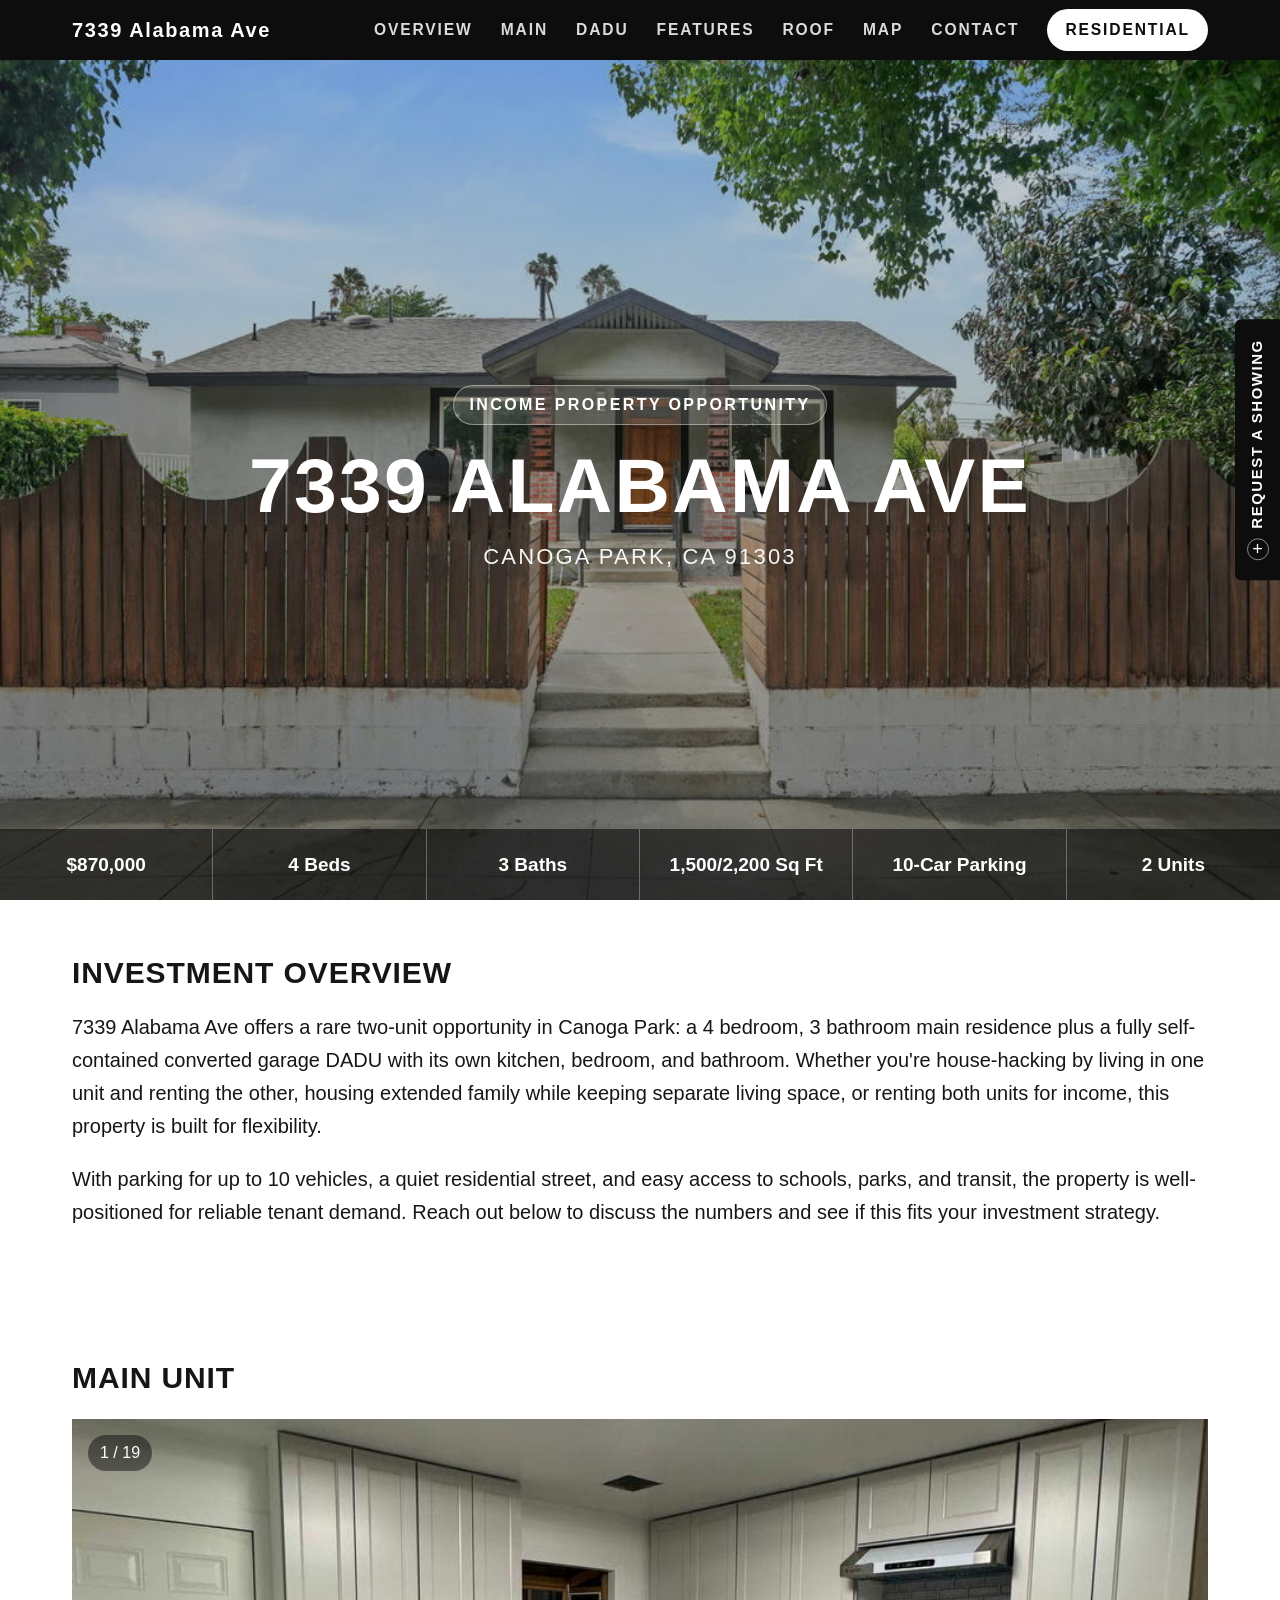
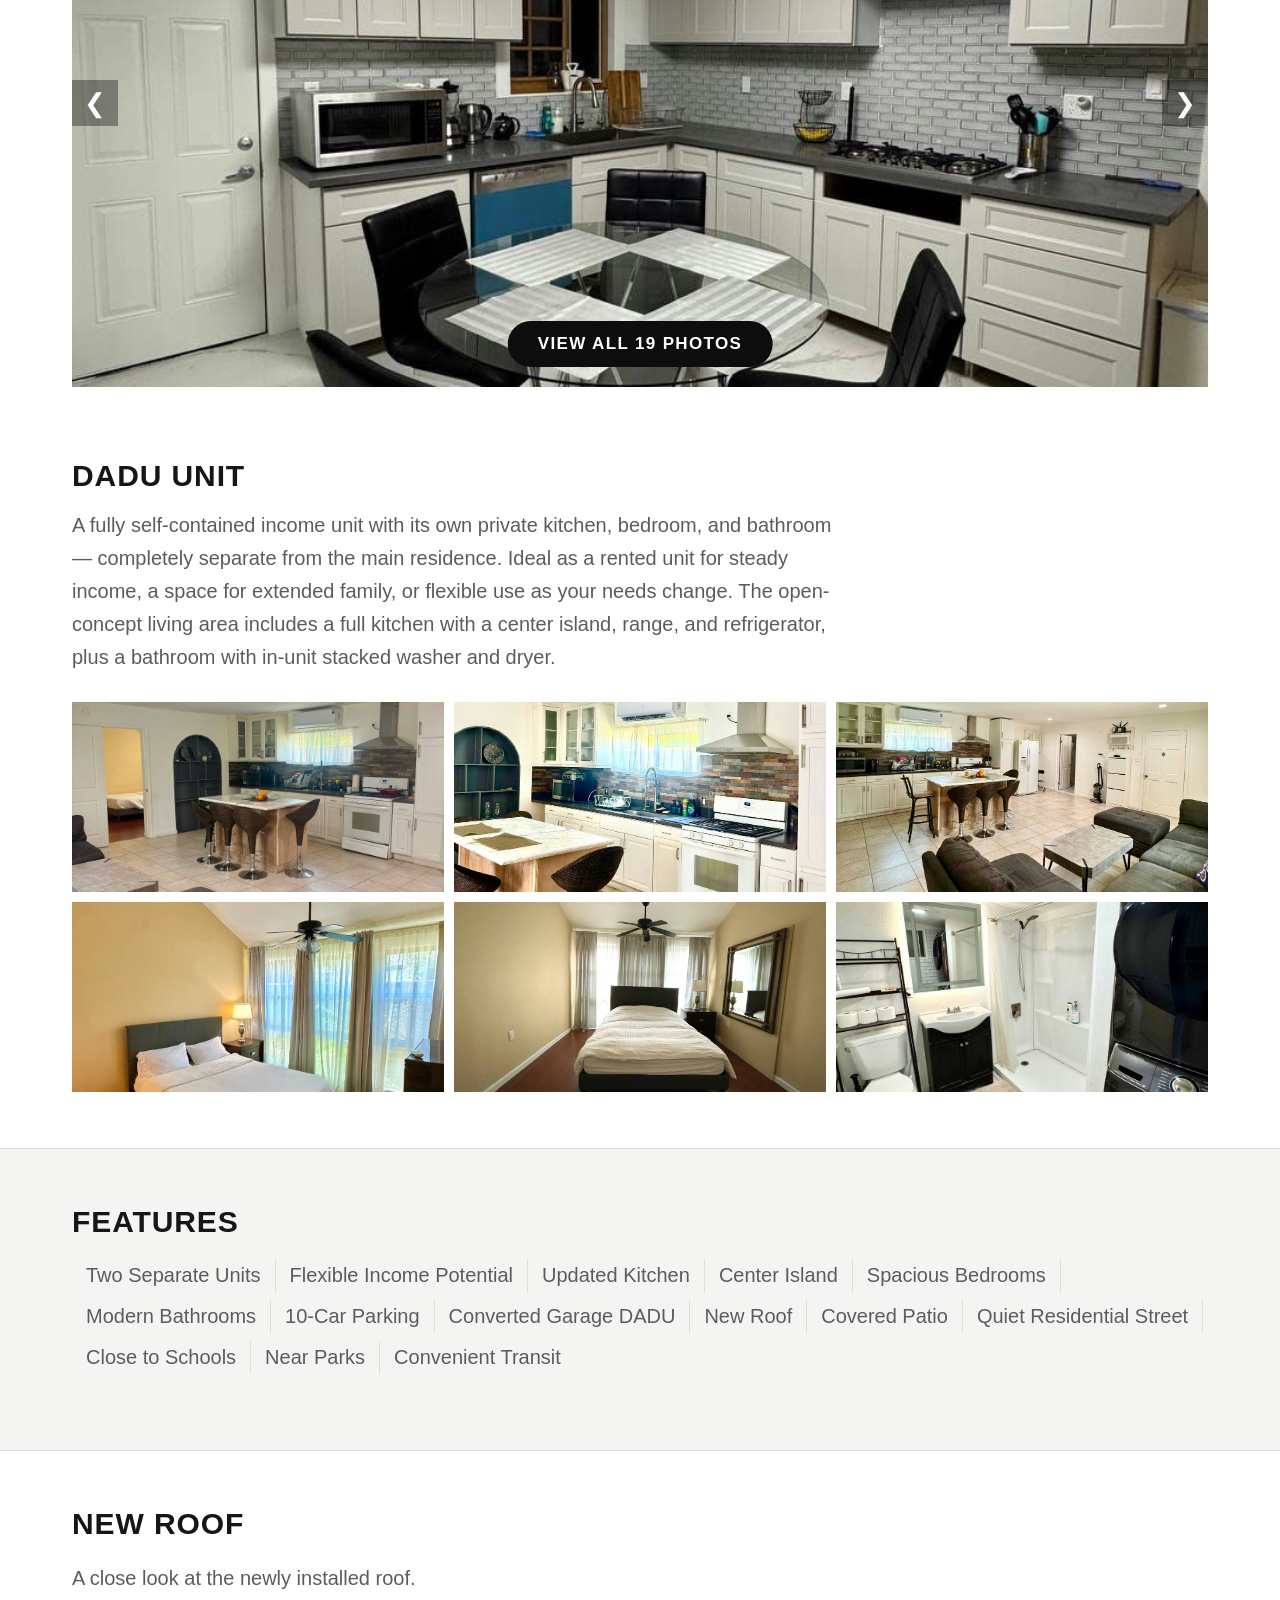
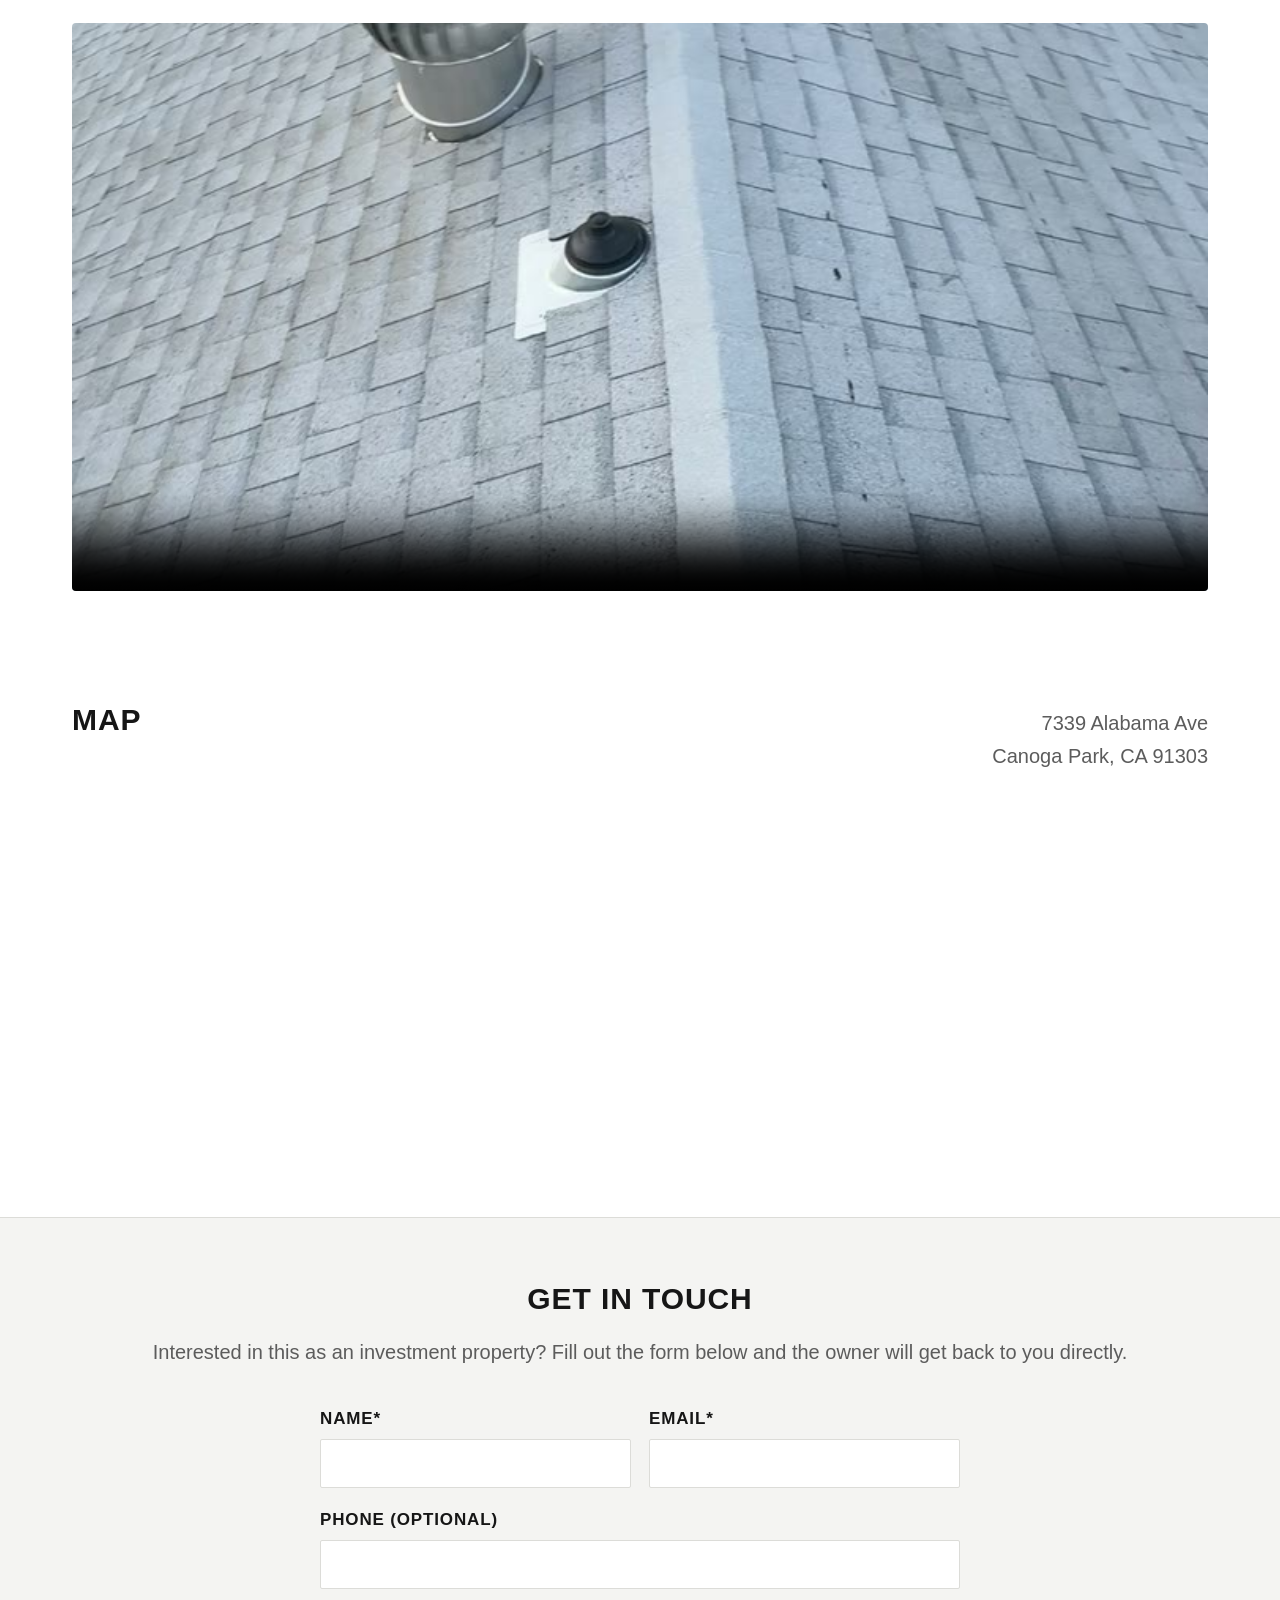
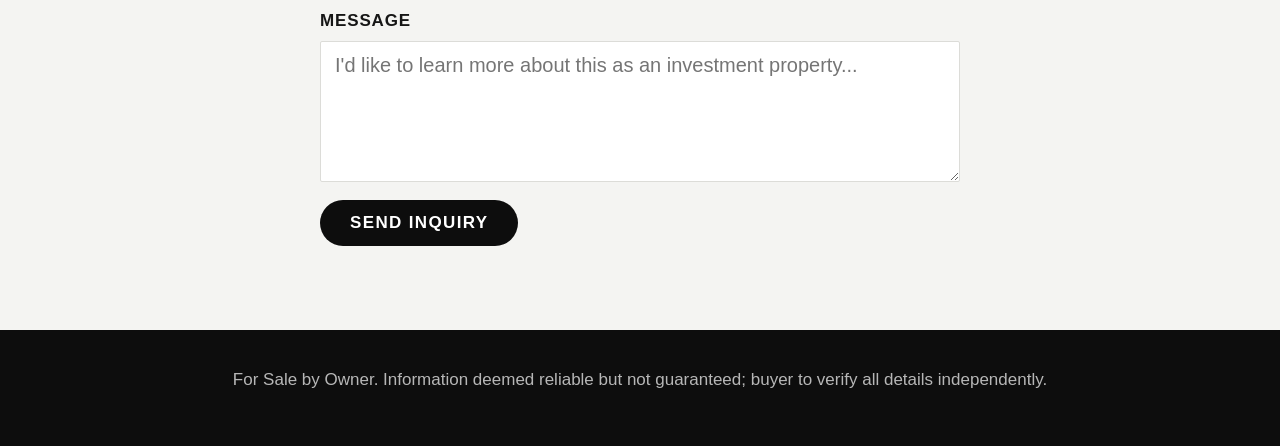
==== investment.html @ 3a2f0dc1 "Add investment-focused second page with cross-links Adds investment.html, a business/income-property" ====
<!DOCTYPE html>
<html lang="en">
<head>
<meta charset="UTF-8">
<meta name="viewport" content="width=device-width, initial-scale=1.0">
<title>7339 Alabama Ave, Canoga Park, CA | Income Property Opportunity</title>
<meta name="description" content="Two-unit income property in Canoga Park, CA: 4 bed / 3 bath main residence plus a fully self-contained converted garage DADU. Ideal for house-hacking, multi-generational living, or rental income. 1,500/2,200 sqft, 10-car parking. Asking $870,000.">
<link rel="icon" href="favicon.svg" type="image/svg+xml">
<link rel="icon" href="favicon-32.png" sizes="32x32" type="image/png">
<link rel="apple-touch-icon" href="apple-touch-icon.png">
<link rel="stylesheet" href="style.css">
</head>
<body>

<div class="page-wrap">

<header class="site-header">
  <div class="container header-inner">
    <span class="logo">7339 Alabama Ave</span>
    <nav class="site-nav">
      <a href="#overview" class="nav-link">Overview</a>
      <a href="#photos" class="nav-link">Main</a>
      <a href="#adu" class="nav-link">DADU</a>
      <a href="#features" class="nav-link">Features</a>
      <a href="#roof" class="nav-link">Roof</a>
      <a href="#map" class="nav-link">Map</a>
      <a href="#contact" class="nav-link">Contact</a>
      <a href="index.html" class="nav-cta">Residential</a>
    </nav>
  </div>
</header>

<section id="hero" class="hero" style="background-image: linear-gradient(rgba(10,10,10,0.15), rgba(10,10,10,0.45)), url('images/hero.jpg');">
  <div class="hero-content">
    <p class="hero-eyebrow">Income Property Opportunity</p>
    <h1>7339 Alabama Ave</h1>
    <p class="hero-address">Canoga Park, CA 91303</p>
  </div>
  <div class="stats-bar">
    <div class="stats-bar-inner">
      <span class="stat-item stat-price">$870,000</span>
      <span class="stat-item">4 Beds</span>
      <span class="stat-item">3 Baths</span>
      <span class="stat-item">1,500/2,200 Sq Ft</span>
      <span class="stat-item">10-Car Parking</span>
      <span class="stat-item">2 Units</span>
    </div>
  </div>
</section>

<section id="overview" class="description">
  <div class="container narrow">
    <h2>Investment Overview</h2>
    <p>7339 Alabama Ave offers a rare two-unit opportunity in Canoga Park: a 4 bedroom, 3 bathroom main residence plus a fully self-contained converted garage DADU with its own kitchen, bedroom, and bathroom. Whether you're house-hacking by living in one unit and renting the other, housing extended family while keeping separate living space, or renting both units for income, this property is built for flexibility.</p>
    <p>With parking for up to 10 vehicles, a quiet residential street, and easy access to schools, parks, and transit, the property is well-positioned for reliable tenant demand. Reach out below to discuss the numbers and see if this fits your investment strategy.</p>
  </div>
</section>

<section id="photos" class="photos-section">
  <div class="container">
    <h2>Main Unit</h2>
    <div class="slider">
      <img id="slider-img" src="" alt="Property photo">
      <button class="slider-arrow slider-prev" aria-label="Previous">&#10094;</button>
      <button class="slider-arrow slider-next" aria-label="Next">&#10095;</button>
      <p id="slider-counter" class="slider-counter"></p>
      <button id="view-all-toggle" class="btn btn-pill view-all-btn"></button>
    </div>
    <div id="gallery-grid" class="gallery-grid"></div>
  </div>
</section>

<section id="adu" class="adu-section">
  <div class="container">
    <h2>DADU Unit</h2>
    <p class="adu-intro">A fully self-contained income unit with its own private kitchen, bedroom, and bathroom &mdash; completely separate from the main residence. Ideal as a rented unit for steady income, a space for extended family, or flexible use as your needs change. The open-concept living area includes a full kitchen with a center island, range, and refrigerator, plus a bathroom with in-unit stacked washer and dryer.</p>
    <div id="adu-grid" class="gallery-grid adu-grid"></div>
  </div>
</section>

<section id="features" class="features-section">
  <div class="container">
    <h2>Features</h2>
    <p class="features-list">
      <span>Two Separate Units</span>
      <span>Flexible Income Potential</span>
      <span>Updated Kitchen</span>
      <span>Center Island</span>
      <span>Spacious Bedrooms</span>
      <span>Modern Bathrooms</span>
      <span>10-Car Parking</span>
      <span>Converted Garage DADU</span>
      <span>New Roof</span>
      <span>Covered Patio</span>
      <span>Quiet Residential Street</span>
      <span>Close to Schools</span>
      <span>Near Parks</span>
      <span>Convenient Transit</span>
    </p>
  </div>
</section>

<section id="roof" class="roof-section">
  <div class="container">
    <h2>New Roof</h2>
    <p class="roof-intro">A close look at the newly installed roof.</p>
    <div class="roof-video-wrap">
      <video controls preload="metadata" poster="images/roof.jpg" playsinline>
        <source src="videos/roof.mp4" type="video/mp4">
        Your browser does not support the video tag.
      </video>
    </div>
  </div>
</section>

<section id="map" class="map-section">
  <div class="container map-header">
    <h2>Map</h2>
    <p class="map-address">7339 Alabama Ave<br>Canoga Park, CA 91303</p>
  </div>
  <div class="map-wrapper">
    <iframe
      title="Map of 7339 Alabama Ave, Canoga Park, CA 91303"
      src="https://www.google.com/maps?q=7339+Alabama+Ave,+Canoga+Park,+CA+91303&output=embed"
      loading="lazy"
      referrerpolicy="no-referrer-when-downgrade">
    </iframe>
  </div>
</section>

<section id="contact" class="contact">
  <div class="container">
    <h2>Get in Touch</h2>
    <p class="contact-intro">Interested in this as an investment property? Fill out the form below and the owner will get back to you directly.</p>
    <form id="contact-form" action="https://formspree.io/f/YOUR_FORM_ID" method="POST">
      <div class="form-grid">
        <div class="form-row">
          <label for="name">Name*</label>
          <input type="text" id="name" name="name" required>
        </div>
        <div class="form-row">
          <label for="email">Email*</label>
          <input type="email" id="email" name="email" required>
        </div>
      </div>
      <div class="form-row">
        <label for="phone">Phone (optional)</label>
        <input type="tel" id="phone" name="phone">
      </div>
      <div class="form-row">
        <label for="message">Message</label>
        <textarea id="message" name="message" rows="5" required placeholder="I'd like to learn more about this as an investment property..."></textarea>
      </div>
      <button type="submit" class="btn btn-pill">Send Inquiry</button>
      <p id="form-status" class="form-status"></p>
    </form>
  </div>
</section>

<footer class="site-footer">
  <div class="container">
    <p class="disclaimer">For Sale by Owner. Information deemed reliable but not guaranteed; buyer to verify all details independently.</p>
  </div>
</footer>

</div>

<a href="#contact" class="side-tab">
  <span class="side-tab-label">Request a Showing</span>
  <span class="side-tab-icon">+</span>
</a>

<div id="lightbox" class="lightbox">
  <button class="lightbox-close" aria-label="Close">&times;</button>
  <button class="lightbox-prev" aria-label="Previous">&#10094;</button>
  <img id="lightbox-img" src="" alt="Property photo">
  <button class="lightbox-next" aria-label="Next">&#10095;</button>
  <p id="lightbox-counter" class="lightbox-counter"></p>
</div>

<button id="back-to-top" class="back-to-top" aria-label="Back to top">&#8593;</button>

<script src="script.js"></script>
</body>
</html>
---- style.css ----
:root {
  --color-bg: #ffffff;
  --color-surface: #f4f4f2;
  --color-text: #161616;
  --color-text-muted: #5c5c5c;
  --color-black: #0d0d0d;
  --color-border: #dcdcd8;
  --radius: 4px;
  --max-width: 1200px;
}

* { box-sizing: border-box; }

html {
  scroll-behavior: smooth;
  scroll-padding-top: 60px;
  font-size: 125%;
}

body {
  margin: 0;
  font-family: -apple-system, BlinkMacSystemFont, "Segoe UI", Helvetica, Arial, sans-serif;
  color: var(--color-text);
  background: #e7e5e0;
  line-height: 1.65;
}

.page-wrap {
  max-width: 1300px;
  margin: 0 auto;
  background: var(--color-bg);
  box-shadow: 0 0 48px rgba(0, 0, 0, 0.1);
}

h1, h2 {
  font-family: inherit;
  font-weight: 800;
  text-transform: uppercase;
  letter-spacing: 0.03em;
  margin: 0 0 0.5em;
  line-height: 1.15;
}

.container {
  max-width: var(--max-width);
  margin: 0 auto;
  padding: 0 32px;
}

/* Header */
.site-header {
  position: sticky;
  top: 0;
  z-index: 40;
  background: var(--color-black);
}

.header-inner {
  display: flex;
  align-items: center;
  justify-content: space-between;
  height: 60px;
  gap: 16px;
}

.logo {
  color: #fff;
  font-weight: 800;
  font-size: 1rem;
  letter-spacing: 0.08em;
  white-space: nowrap;
}

.site-nav {
  display: flex;
  align-items: center;
  gap: 28px;
}

.site-nav a {
  color: #fff;
  text-decoration: none;
  font-size: 0.78rem;
  font-weight: 600;
  text-transform: uppercase;
  letter-spacing: 0.12em;
  opacity: 0.85;
  white-space: nowrap;
}

.site-nav a:hover { opacity: 1; }

.site-nav a.nav-cta {
  background: #fff;
  color: var(--color-black);
  padding: 8px 18px;
  border-radius: 999px;
  opacity: 1;
}

.site-nav a.nav-cta:hover { background: #ddd; }

/* Side tab CTA */
.side-tab {
  position: fixed;
  top: 50%;
  right: max(0px, calc((100vw - 1300px) / 2));
  transform: translateY(-50%);
  z-index: 39;
  background: var(--color-black);
  color: #fff;
  text-decoration: none;
  display: flex;
  flex-direction: column;
  align-items: center;
  gap: 10px;
  padding: 20px 10px;
  border-radius: 6px 0 0 6px;
}

.side-tab-label {
  writing-mode: vertical-rl;
  transform: rotate(180deg);
  font-size: 0.75rem;
  font-weight: 600;
  text-transform: uppercase;
  letter-spacing: 0.1em;
}

.side-tab-icon {
  width: 22px;
  height: 22px;
  border: 1px solid rgba(255,255,255,0.5);
  border-radius: 50%;
  display: flex;
  align-items: center;
  justify-content: center;
  font-size: 0.9rem;
}

/* Buttons */
.btn {
  display: inline-block;
  padding: 13px 30px;
  text-decoration: none;
  font-weight: 600;
  font-size: 0.85rem;
  text-transform: uppercase;
  letter-spacing: 0.08em;
  cursor: pointer;
  border: none;
  transition: background 0.15s ease, color 0.15s ease;
}

.btn-pill {
  border-radius: 999px;
  background: var(--color-black);
  color: #fff;
}

.btn-pill:hover { background: #333; }

/* Hero */
.hero {
  position: relative;
  min-height: calc(100vh - 60px);
  background-size: cover;
  background-position: center;
  display: flex;
  align-items: center;
  justify-content: center;
  color: #fff;
  text-align: center;
}

.hero-content { padding: 40px 24px; }

.hero-eyebrow {
  display: inline-block;
  font-size: 0.8rem;
  font-weight: 700;
  letter-spacing: 0.15em;
  text-transform: uppercase;
  background: rgba(255, 255, 255, 0.15);
  border: 1px solid rgba(255, 255, 255, 0.4);
  padding: 6px 16px;
  border-radius: 999px;
  margin: 0 0 16px;
}

.hero h1 {
  font-size: clamp(2.4rem, 6vw, 4.2rem);
  margin: 0;
}

.hero-address {
  font-size: 1.1rem;
  letter-spacing: 0.1em;
  text-transform: uppercase;
  margin: 10px 0 0;
  opacity: 0.95;
}

/* Stats bar */
.stats-bar {
  position: absolute;
  left: 0;
  right: 0;
  bottom: 0;
  background: rgba(0, 0, 0, 0.55);
}

.stats-bar-inner {
  display: grid;
  grid-template-columns: repeat(6, 1fr);
}

.stat-item {
  color: #fff;
  font-weight: 700;
  font-size: 0.95rem;
  text-align: center;
  padding: 20px 12px;
  border-right: 1px solid rgba(255, 255, 255, 0.3);
}

.stat-item:last-child { border-right: none; }

/* Description */
.description {
  padding: 56px 0;
}

.description p { color: var(--color-text); }

/* Photos */
.photos-section {
  padding: 56px 0 72px;
}

.photos-section h2 { margin-bottom: 24px; }

/* ADU */
.adu-section {
  padding: 0 0 56px;
}

.adu-intro {
  color: var(--color-text-muted);
  max-width: 760px;
  margin: 0 0 24px;
}

.slider {
  position: relative;
  background: #000;
  aspect-ratio: 16 / 8;
  overflow: hidden;
}

.slider img {
  width: 100%;
  height: 100%;
  object-fit: cover;
  display: block;
}

.slider-arrow {
  position: absolute;
  top: 50%;
  transform: translateY(-50%);
  background: rgba(0,0,0,0.35);
  color: #fff;
  border: none;
  font-size: 1.3rem;
  width: 46px;
  height: 46px;
  cursor: pointer;
}

.slider-arrow:hover { background: rgba(0,0,0,0.6); }
.slider-prev { left: 0; }
.slider-next { right: 0; }

.slider-counter {
  position: absolute;
  top: 16px;
  left: 16px;
  color: #fff;
  background: rgba(0,0,0,0.45);
  padding: 5px 12px;
  border-radius: 999px;
  font-size: 0.8rem;
  margin: 0;
}

.view-all-btn {
  position: absolute;
  bottom: 20px;
  left: 50%;
  transform: translateX(-50%);
}

.gallery-grid {
  display: none;
  grid-template-columns: repeat(auto-fill, minmax(200px, 1fr));
  gap: 10px;
  margin-top: 28px;
}

.gallery-grid.expanded { display: grid; }
.gallery-grid.adu-grid {
  display: grid;
  grid-template-columns: repeat(3, 1fr);
}

.gallery-grid img {
  width: 100%;
  height: 190px;
  object-fit: cover;
  cursor: pointer;
  display: block;
  transition: opacity 0.15s ease;
}

.gallery-grid img:hover { opacity: 0.85; }

/* Lightbox */
.lightbox {
  display: none;
  position: fixed;
  inset: 0;
  background: rgba(5, 5, 5, 0.94);
  z-index: 100;
  align-items: center;
  justify-content: center;
}

.lightbox.open { display: flex; }

.lightbox img {
  max-width: 88vw;
  max-height: 84vh;
}

.lightbox-close,
.lightbox-prev,
.lightbox-next {
  position: absolute;
  background: rgba(255,255,255,0.1);
  color: #fff;
  border: none;
  font-size: 1.6rem;
  cursor: pointer;
  padding: 12px 16px;
  border-radius: 999px;
}

.lightbox-close:hover,
.lightbox-prev:hover,
.lightbox-next:hover { background: rgba(255,255,255,0.25); }

.lightbox-close { top: 20px; right: 20px; }
.lightbox-prev { left: 20px; top: 50%; transform: translateY(-50%); }
.lightbox-next { right: 20px; top: 50%; transform: translateY(-50%); }

.lightbox-counter {
  position: absolute;
  bottom: 20px;
  left: 50%;
  transform: translateX(-50%);
  color: #fff;
  background: rgba(255,255,255,0.1);
  padding: 6px 16px;
  border-radius: 999px;
  font-size: 0.9rem;
  margin: 0;
}

/* Back to top */
.back-to-top {
  position: fixed;
  bottom: 24px;
  right: max(24px, calc((100vw - 1300px) / 2 + 24px));
  width: 44px;
  height: 44px;
  border-radius: 50%;
  border: none;
  background: var(--color-black);
  color: #fff;
  font-size: 1.2rem;
  cursor: pointer;
  opacity: 0;
  visibility: hidden;
  transform: translateY(10px);
  transition: opacity 0.2s ease, transform 0.2s ease, visibility 0.2s ease;
  z-index: 30;
  box-shadow: 0 4px 12px rgba(0,0,0,0.2);
}

.back-to-top.visible {
  opacity: 1;
  visibility: visible;
  transform: translateY(0);
}

/* Features */
.features-section {
  padding: 56px 0;
  background: var(--color-surface);
  border-top: 1px solid var(--color-border);
  border-bottom: 1px solid var(--color-border);
}

.features-list {
  display: flex;
  flex-wrap: wrap;
  gap: 8px 0;
  color: var(--color-text-muted);
  font-size: 1rem;
}

.features-list span {
  padding: 0 14px;
  border-right: 1px solid var(--color-border);
}

.features-list span:last-child { border-right: none; }

/* Roof video */
.roof-section {
  padding: 56px 0;
}

.roof-intro {
  color: var(--color-text-muted);
  margin-bottom: 28px;
}

.roof-video-wrap {
  width: 100%;
  aspect-ratio: 16 / 8;
  background: #000;
  border-radius: 4px;
  overflow: hidden;
}

.roof-video-wrap video {
  width: 100%;
  height: 100%;
  object-fit: cover;
  display: block;
}

/* Map */
.map-section {
  padding: 56px 0 0;
}

.map-header {
  display: flex;
  align-items: baseline;
  justify-content: space-between;
  flex-wrap: wrap;
  gap: 8px;
  margin-bottom: 24px;
}

.map-header h2 { margin: 0; }

.map-address {
  text-align: right;
  color: var(--color-text-muted);
  margin: 0;
}

.map-wrapper iframe {
  width: 100%;
  height: 420px;
  border: 0;
  display: block;
}

/* Contact */
.contact {
  padding: 64px 0;
  background: var(--color-surface);
  border-top: 1px solid var(--color-border);
}

.contact h2 { text-align: center; }
.contact-intro { text-align: center; color: var(--color-text-muted); margin-bottom: 36px; }

.contact form {
  max-width: 640px;
  margin: 0 auto;
}

.form-grid {
  display: grid;
  grid-template-columns: 1fr 1fr;
  gap: 18px;
}

.form-row {
  margin-bottom: 18px;
  display: flex;
  flex-direction: column;
  gap: 6px;
}

.form-row label {
  font-weight: 600;
  font-size: 0.85rem;
  text-transform: uppercase;
  letter-spacing: 0.05em;
}

.form-row input,
.form-row textarea {
  padding: 12px 14px;
  border: 1px solid var(--color-border);
  border-radius: 2px;
  font-family: inherit;
  font-size: 1rem;
  background: #fff;
}

.form-row input:focus,
.form-row textarea:focus {
  outline: 2px solid var(--color-black);
  outline-offset: 1px;
}

.form-status {
  margin-top: 12px;
  font-weight: 600;
}

/* Footer */
.site-footer {
  padding: 32px 0 48px;
  text-align: center;
  background: var(--color-black);
  color: rgba(255,255,255,0.7);
  font-size: 0.85rem;
}

.site-footer p { margin: 4px 0; }
.disclaimer { margin-left: auto; margin-right: auto; }

@media (max-width: 1150px) {
  .site-nav a.nav-link { display: none; }
}

@media (max-width: 760px) {
  .form-grid { grid-template-columns: 1fr; }
  .stats-bar-inner { grid-template-columns: repeat(3, 1fr); }
  .stat-item { border-bottom: 1px solid rgba(255, 255, 255, 0.3); }
  .stat-item:nth-child(3), .stat-item:last-child { border-right: none; }
}

@media (max-width: 600px) {
  .hero { min-height: calc(100vh - 60px); }
  .description, .photos-section, .features-section, .map-section, .contact { padding: 40px 0; }
  .back-to-top { bottom: 16px; right: 16px; }
  .side-tab { padding: 14px 8px; }
  .side-tab-label { font-size: 0.65rem; }
  .slider { aspect-ratio: 4 / 3; }
  .map-header { flex-direction: column; }
  .map-address { text-align: left; }
  .stat-item { font-size: 0.8rem; padding: 14px 6px; }
}
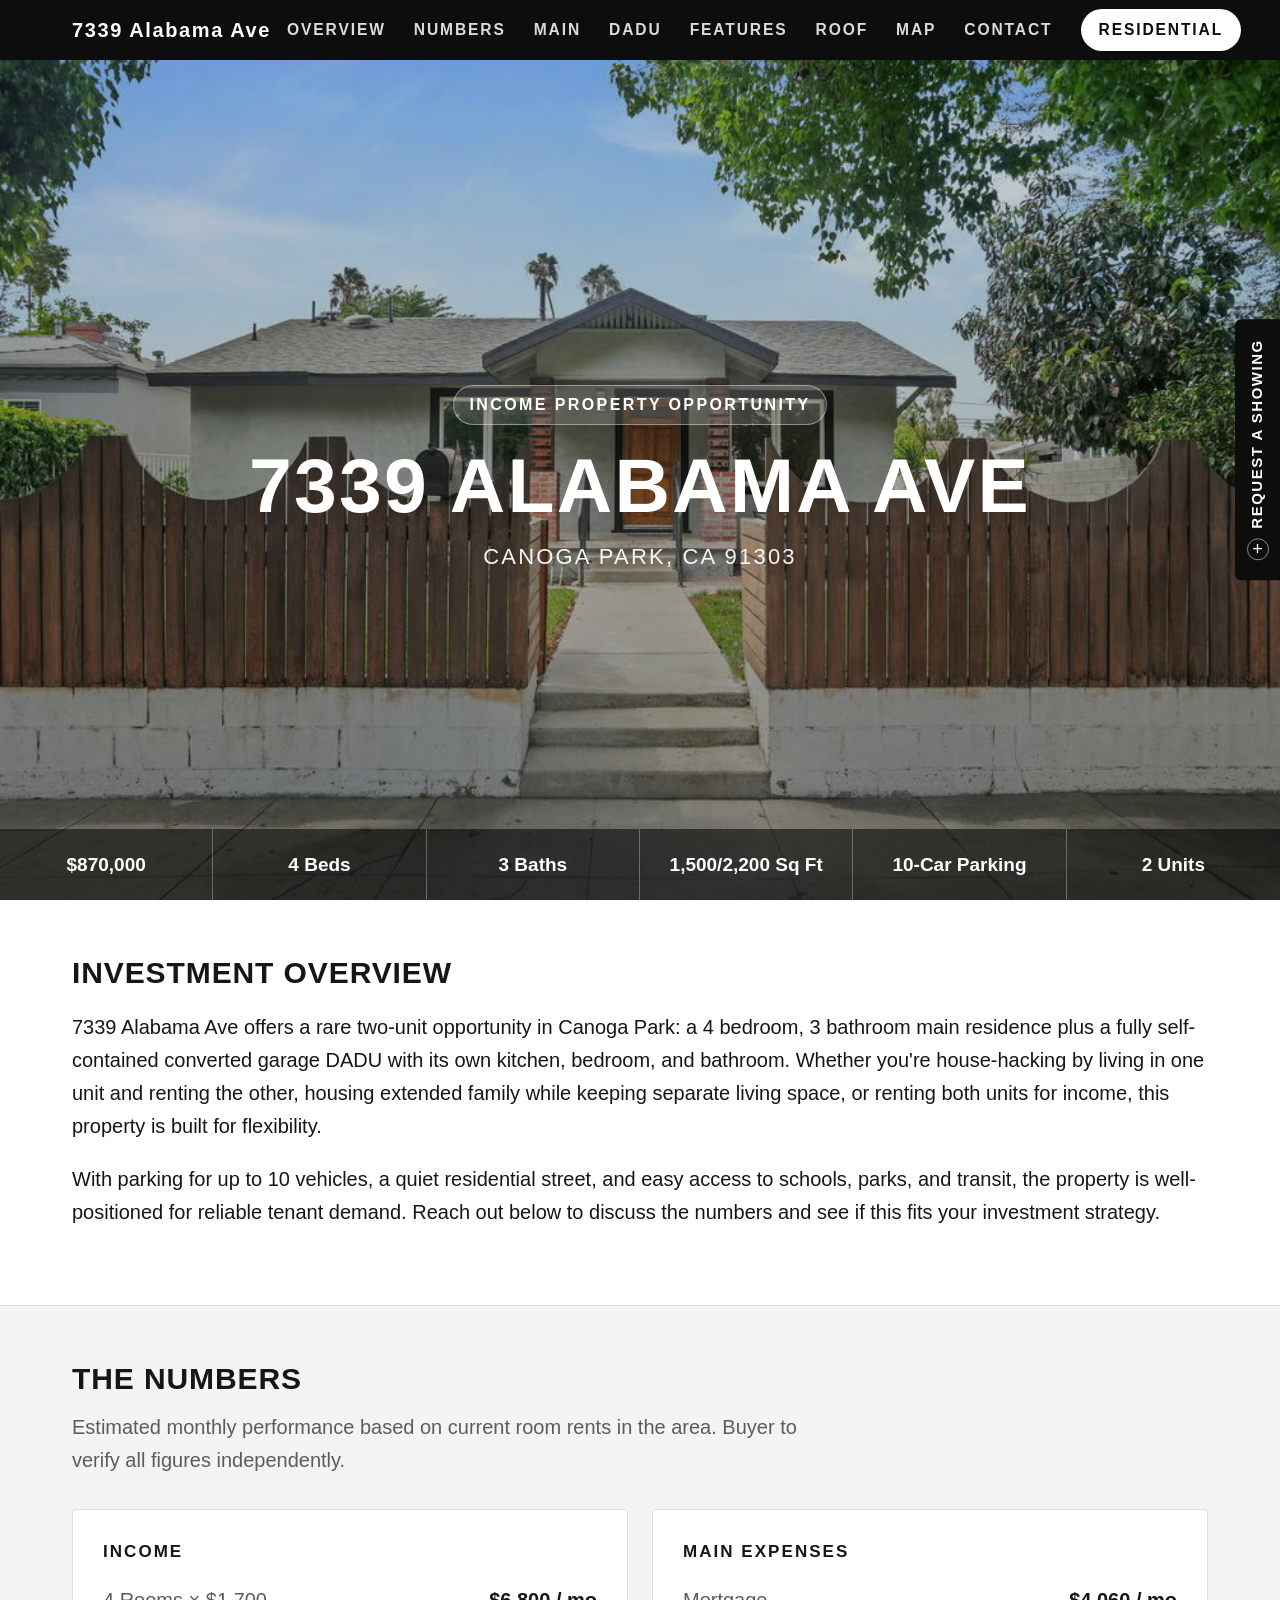
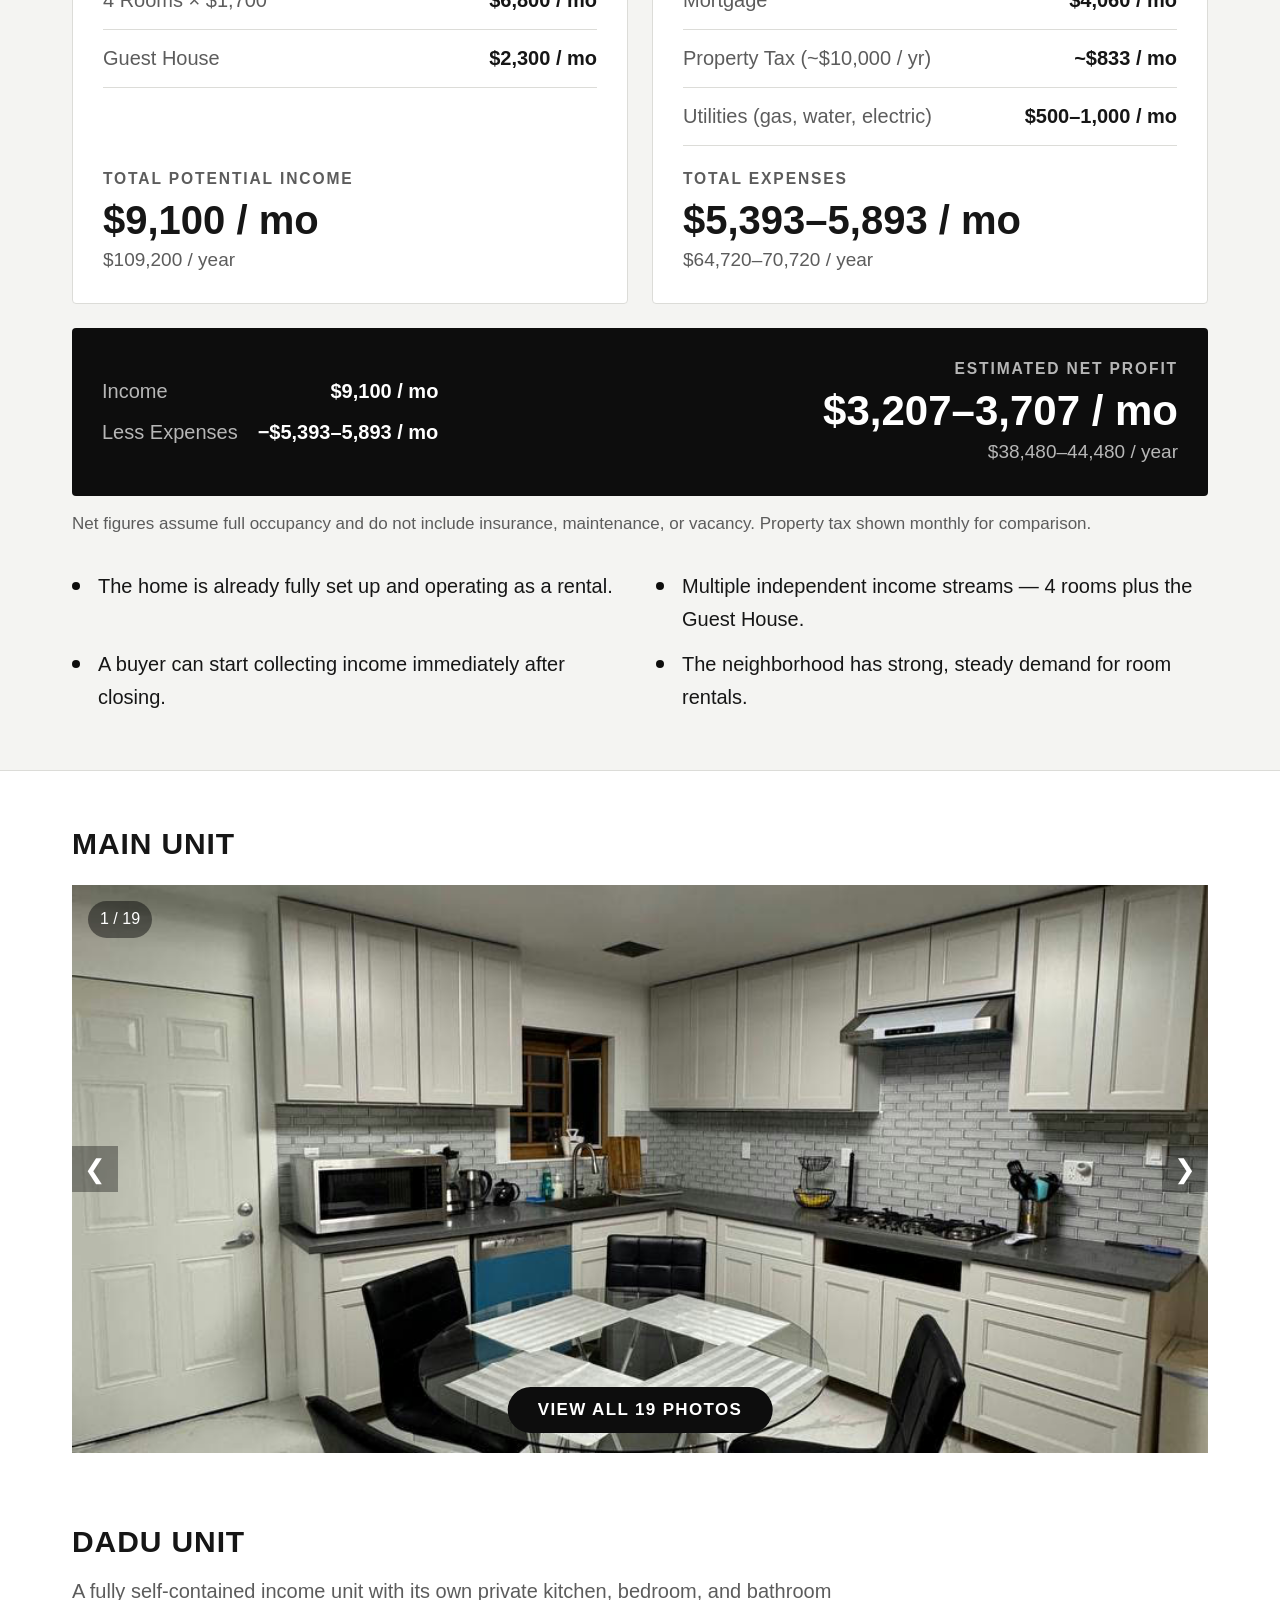
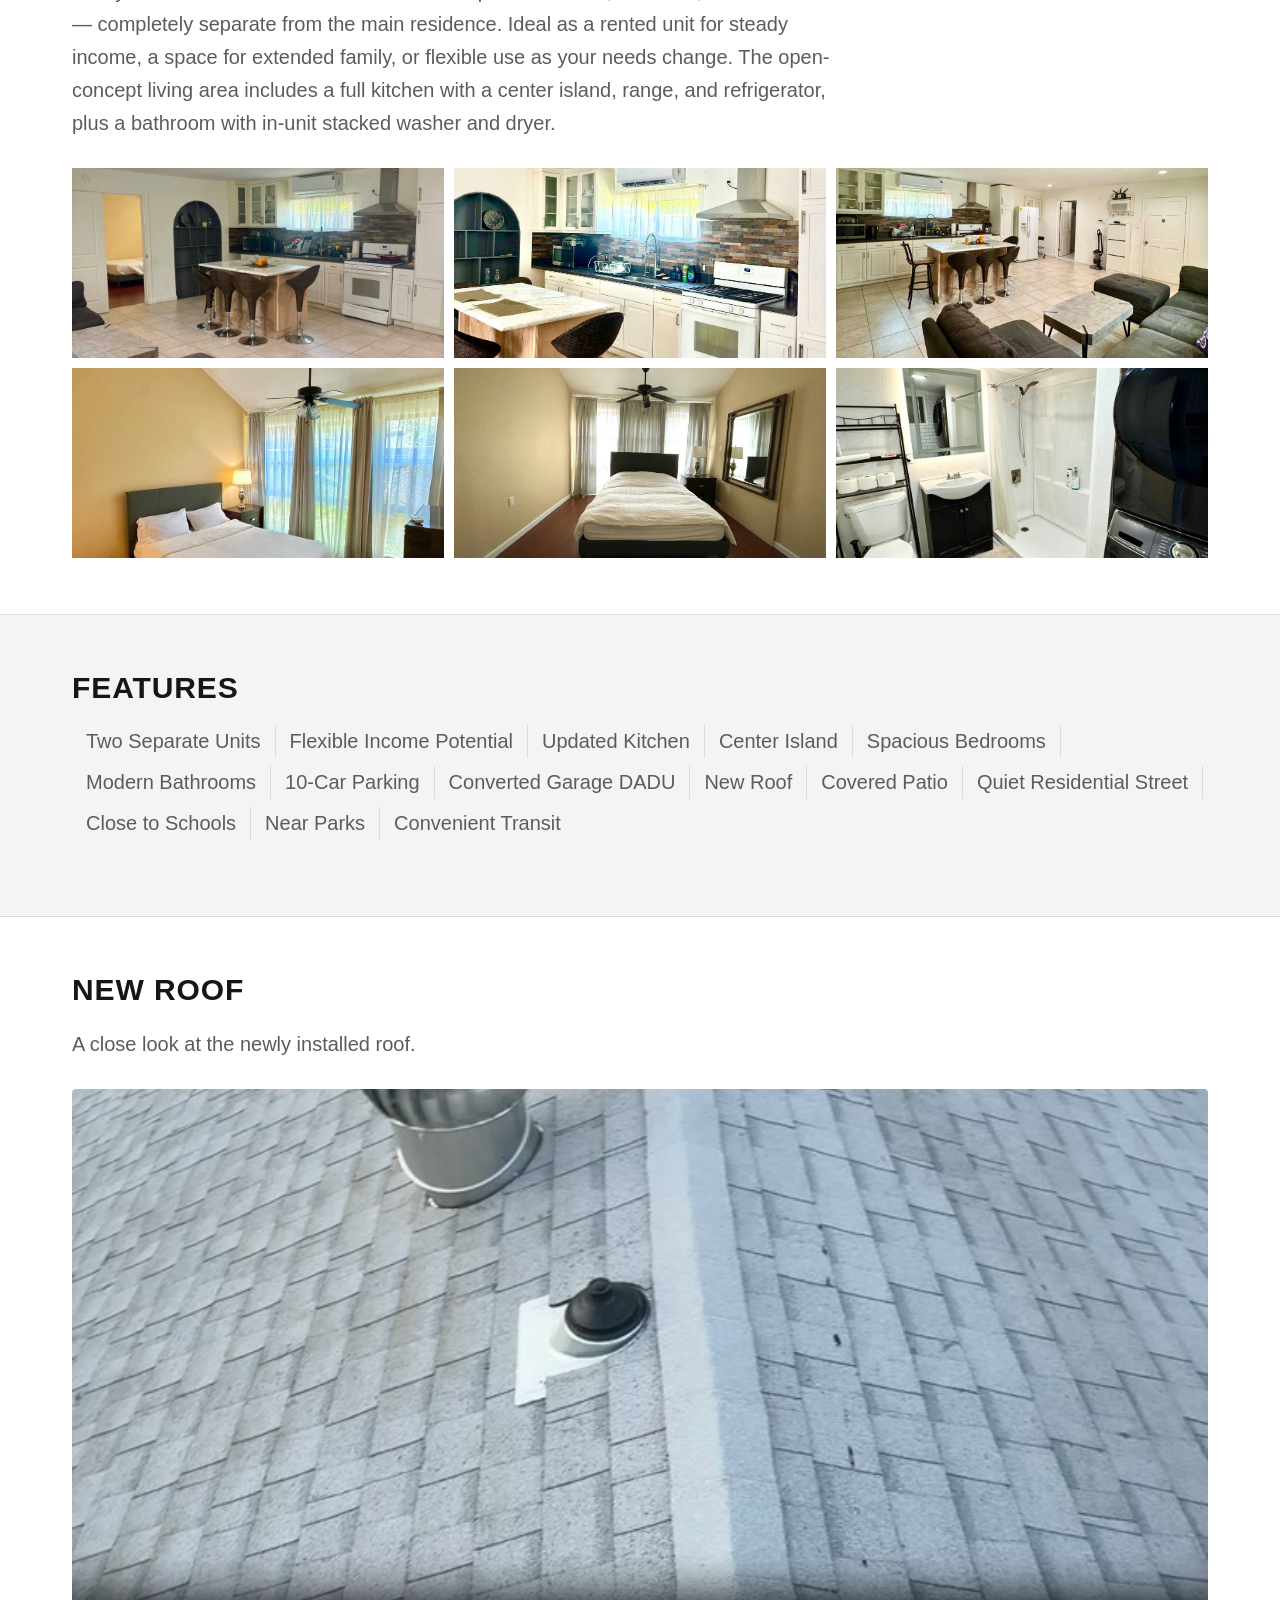
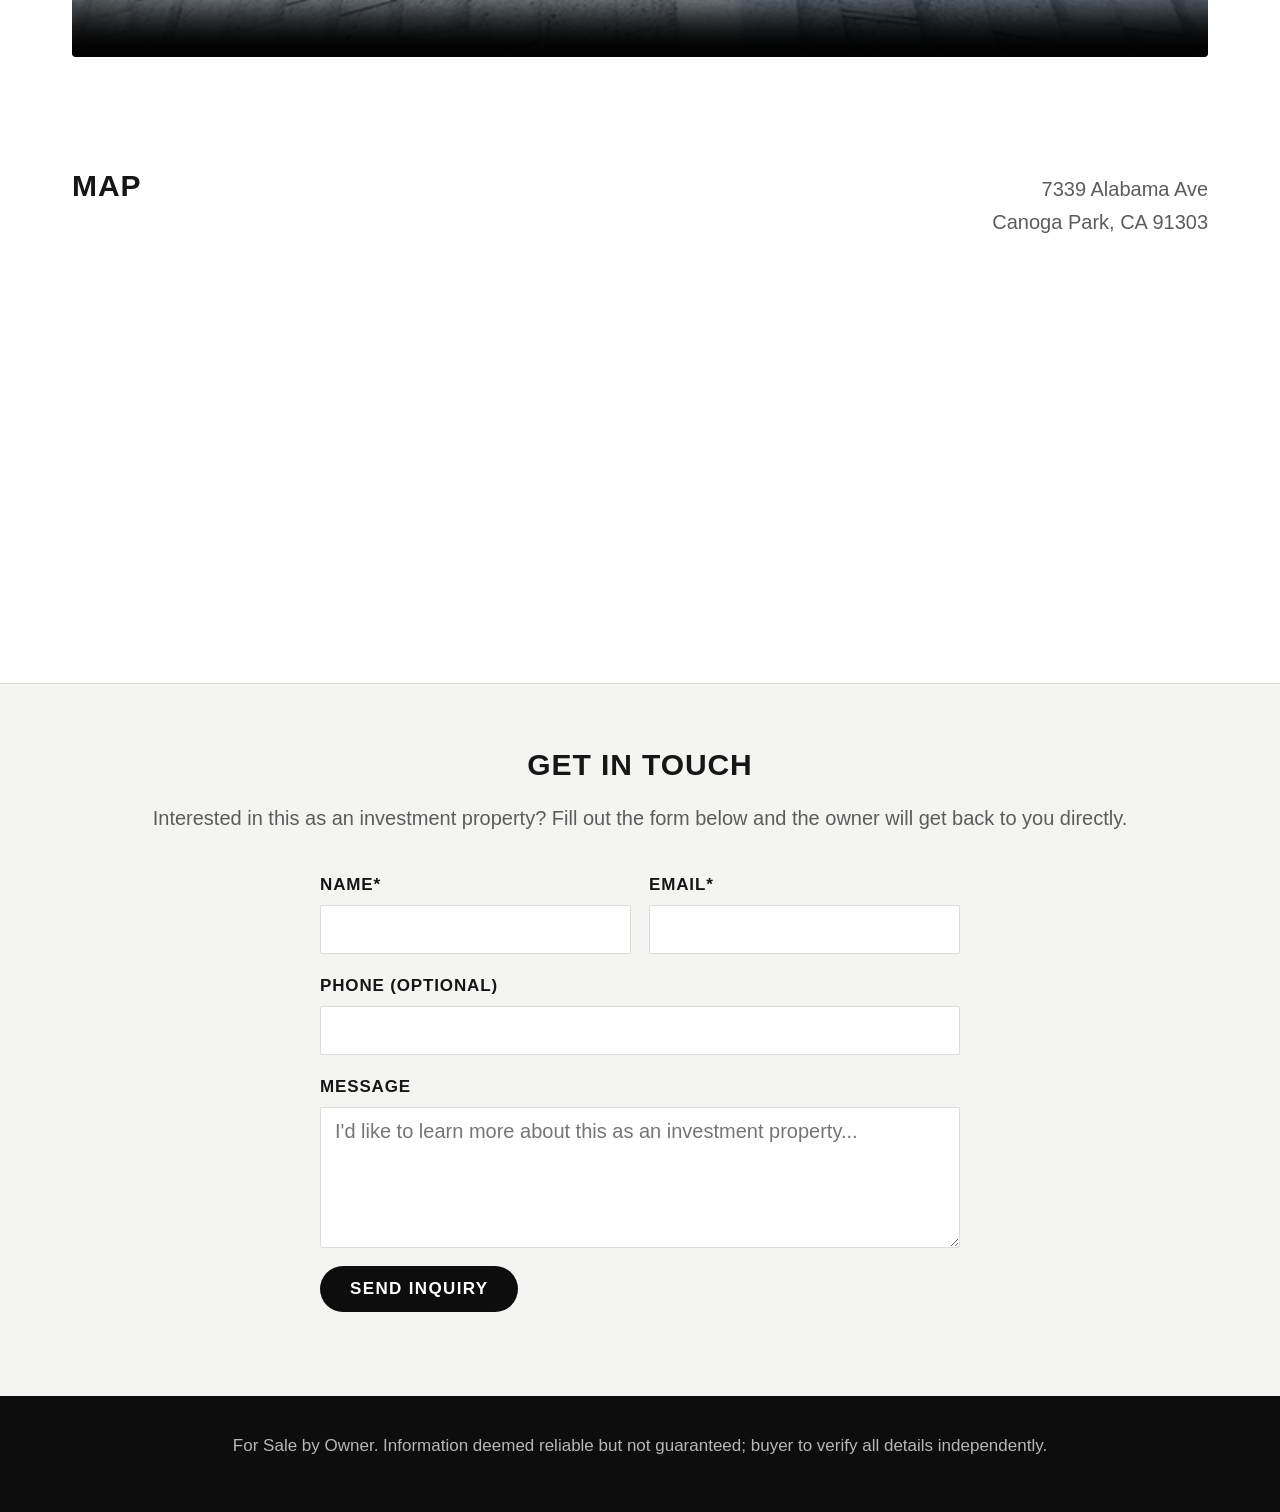
==== commit 413469ba: "Add income, expense, and net profit breakdown to investment page New "The Numbers" section between I" ====
--- a/investment.html
+++ b/investment.html
@@ -19,6 +19,7 @@
     <span class="logo">7339 Alabama Ave</span>
     <nav class="site-nav">
       <a href="#overview" class="nav-link">Overview</a>
+      <a href="#numbers" class="nav-link">Numbers</a>
       <a href="#photos" class="nav-link">Main</a>
       <a href="#adu" class="nav-link">DADU</a>
       <a href="#features" class="nav-link">Features</a>
@@ -53,6 +54,62 @@
     <h2>Investment Overview</h2>
     <p>7339 Alabama Ave offers a rare two-unit opportunity in Canoga Park: a 4 bedroom, 3 bathroom main residence plus a fully self-contained converted garage DADU with its own kitchen, bedroom, and bathroom. Whether you're house-hacking by living in one unit and renting the other, housing extended family while keeping separate living space, or renting both units for income, this property is built for flexibility.</p>
     <p>With parking for up to 10 vehicles, a quiet residential street, and easy access to schools, parks, and transit, the property is well-positioned for reliable tenant demand. Reach out below to discuss the numbers and see if this fits your investment strategy.</p>
+  </div>
+</section>
+
+<section id="numbers" class="numbers-section">
+  <div class="container">
+    <h2>The Numbers</h2>
+    <p class="numbers-intro">Estimated monthly performance based on current room rents in the area. Buyer to verify all figures independently.</p>
+
+    <div class="numbers-grid">
+      <div class="numbers-card">
+        <h3>Income</h3>
+        <ul class="numbers-list">
+          <li><span>4 Rooms &times; $1,700</span><strong>$6,800 / mo</strong></li>
+          <li><span>Guest House</span><strong>$2,300 / mo</strong></li>
+        </ul>
+        <p class="numbers-total">
+          <span class="numbers-total-label">Total Potential Income</span>
+          <span class="numbers-total-value">$9,100 / mo</span>
+          <span class="numbers-total-sub">$109,200 / year</span>
+        </p>
+      </div>
+
+      <div class="numbers-card">
+        <h3>Main Expenses</h3>
+        <ul class="numbers-list">
+          <li><span>Mortgage</span><strong>$4,060 / mo</strong></li>
+          <li><span>Property Tax (~$10,000 / yr)</span><strong>~$833 / mo</strong></li>
+          <li><span>Utilities (gas, water, electric)</span><strong>$500&ndash;1,000 / mo</strong></li>
+        </ul>
+        <p class="numbers-total">
+          <span class="numbers-total-label">Total Expenses</span>
+          <span class="numbers-total-value">$5,393&ndash;5,893 / mo</span>
+          <span class="numbers-total-sub">$64,720&ndash;70,720 / year</span>
+        </p>
+      </div>
+    </div>
+
+    <div class="numbers-net">
+      <div class="numbers-net-math">
+        <span class="numbers-net-row"><span>Income</span><strong>$9,100 / mo</strong></span>
+        <span class="numbers-net-row"><span>Less Expenses</span><strong>&minus;$5,393&ndash;5,893 / mo</strong></span>
+      </div>
+      <div class="numbers-net-result">
+        <span class="numbers-net-label">Estimated Net Profit</span>
+        <span class="numbers-net-value">$3,207&ndash;3,707 / mo</span>
+        <span class="numbers-net-sub">$38,480&ndash;44,480 / year</span>
+      </div>
+    </div>
+    <p class="numbers-note">Net figures assume full occupancy and do not include insurance, maintenance, or vacancy. Property tax shown monthly for comparison.</p>
+
+    <ul class="numbers-highlights">
+      <li>The home is already fully set up and operating as a rental.</li>
+      <li>Multiple independent income streams &mdash; 4 rooms plus the Guest House.</li>
+      <li>A buyer can start collecting income immediately after closing.</li>
+      <li>The neighborhood has strong, steady demand for room rentals.</li>
+    </ul>
   </div>
 </section>
 
--- a/style.css
+++ b/style.css
@@ -232,6 +232,183 @@
 }
 
 .description p { color: var(--color-text); }
+
+/* Numbers */
+.numbers-section {
+  padding: 56px 0;
+  background: var(--color-surface);
+  border-top: 1px solid var(--color-border);
+  border-bottom: 1px solid var(--color-border);
+}
+
+.numbers-intro {
+  color: var(--color-text-muted);
+  max-width: 760px;
+  margin: 0 0 32px;
+}
+
+.numbers-grid {
+  display: grid;
+  grid-template-columns: 1fr 1fr;
+  gap: 24px;
+}
+
+.numbers-card {
+  background: var(--color-bg);
+  border: 1px solid var(--color-border);
+  border-radius: var(--radius);
+  padding: 28px 30px;
+  display: flex;
+  flex-direction: column;
+}
+
+.numbers-card h3 {
+  margin: 0 0 18px;
+  font-size: 0.85rem;
+  font-weight: 800;
+  text-transform: uppercase;
+  letter-spacing: 0.12em;
+}
+
+.numbers-list {
+  list-style: none;
+  margin: 0;
+  padding: 0;
+}
+
+.numbers-list li {
+  display: flex;
+  align-items: baseline;
+  justify-content: space-between;
+  gap: 16px;
+  padding: 12px 0;
+  border-bottom: 1px solid var(--color-border);
+}
+
+.numbers-list li:first-child { padding-top: 0; }
+
+.numbers-list span { color: var(--color-text-muted); }
+
+.numbers-list strong {
+  font-weight: 700;
+  white-space: nowrap;
+}
+
+.numbers-total {
+  margin: auto 0 0;
+  padding-top: 20px;
+  display: flex;
+  flex-direction: column;
+}
+
+.numbers-total-label {
+  font-size: 0.78rem;
+  font-weight: 600;
+  text-transform: uppercase;
+  letter-spacing: 0.12em;
+  color: var(--color-text-muted);
+}
+
+.numbers-total-value {
+  font-size: 2rem;
+  font-weight: 800;
+  line-height: 1.2;
+  margin-top: 4px;
+}
+
+.numbers-total-sub {
+  color: var(--color-text-muted);
+  font-size: 0.95rem;
+}
+
+.numbers-net {
+  margin-top: 24px;
+  background: var(--color-black);
+  color: #fff;
+  border-radius: var(--radius);
+  padding: 28px 30px;
+  display: flex;
+  align-items: center;
+  justify-content: space-between;
+  flex-wrap: wrap;
+  gap: 24px 40px;
+}
+
+.numbers-net-math {
+  display: flex;
+  flex-direction: column;
+  gap: 8px;
+  min-width: 260px;
+}
+
+.numbers-net-row {
+  display: flex;
+  align-items: baseline;
+  justify-content: space-between;
+  gap: 20px;
+}
+
+.numbers-net-row span { color: rgba(255,255,255,0.7); }
+.numbers-net-row strong { font-weight: 700; white-space: nowrap; }
+
+.numbers-net-result {
+  display: flex;
+  flex-direction: column;
+  text-align: right;
+  margin-left: auto;
+}
+
+.numbers-net-label {
+  font-size: 0.78rem;
+  font-weight: 600;
+  text-transform: uppercase;
+  letter-spacing: 0.12em;
+  color: rgba(255,255,255,0.7);
+}
+
+.numbers-net-value {
+  font-size: 2.1rem;
+  font-weight: 800;
+  line-height: 1.2;
+  margin-top: 4px;
+}
+
+.numbers-net-sub {
+  color: rgba(255,255,255,0.7);
+  font-size: 0.95rem;
+}
+
+.numbers-note {
+  margin: 14px 0 0;
+  font-size: 0.85rem;
+  color: var(--color-text-muted);
+}
+
+.numbers-highlights {
+  list-style: none;
+  margin: 32px 0 0;
+  padding: 0;
+  display: grid;
+  grid-template-columns: 1fr 1fr;
+  gap: 12px 32px;
+}
+
+.numbers-highlights li {
+  position: relative;
+  padding-left: 26px;
+  color: var(--color-text);
+}
+
+.numbers-highlights li::before {
+  content: "";
+  position: absolute;
+  left: 0;
+  top: 0.62em;
+  width: 8px;
+  height: 8px;
+  border-radius: 50%;
+  background: var(--color-black);
+}
 
 /* Photos */
 .photos-section {
@@ -555,6 +732,11 @@
 
 @media (max-width: 760px) {
   .form-grid { grid-template-columns: 1fr; }
+  .numbers-grid { grid-template-columns: 1fr; }
+  .numbers-highlights { grid-template-columns: 1fr; }
+  .numbers-net { flex-direction: column; align-items: stretch; }
+  .numbers-net-math { min-width: 0; }
+  .numbers-net-result { text-align: left; margin-left: 0; }
   .stats-bar-inner { grid-template-columns: repeat(3, 1fr); }
   .stat-item { border-bottom: 1px solid rgba(255, 255, 255, 0.3); }
   .stat-item:nth-child(3), .stat-item:last-child { border-right: none; }
@@ -562,7 +744,10 @@
 
 @media (max-width: 600px) {
   .hero { min-height: calc(100vh - 60px); }
-  .description, .photos-section, .features-section, .map-section, .contact { padding: 40px 0; }
+  .description, .photos-section, .features-section, .map-section, .contact, .numbers-section { padding: 40px 0; }
+  .numbers-card, .numbers-net { padding: 22px 20px; }
+  .numbers-total-value { font-size: 1.6rem; }
+  .numbers-net-value { font-size: 1.6rem; }
   .back-to-top { bottom: 16px; right: 16px; }
   .side-tab { padding: 14px 8px; }
   .side-tab-label { font-size: 0.65rem; }
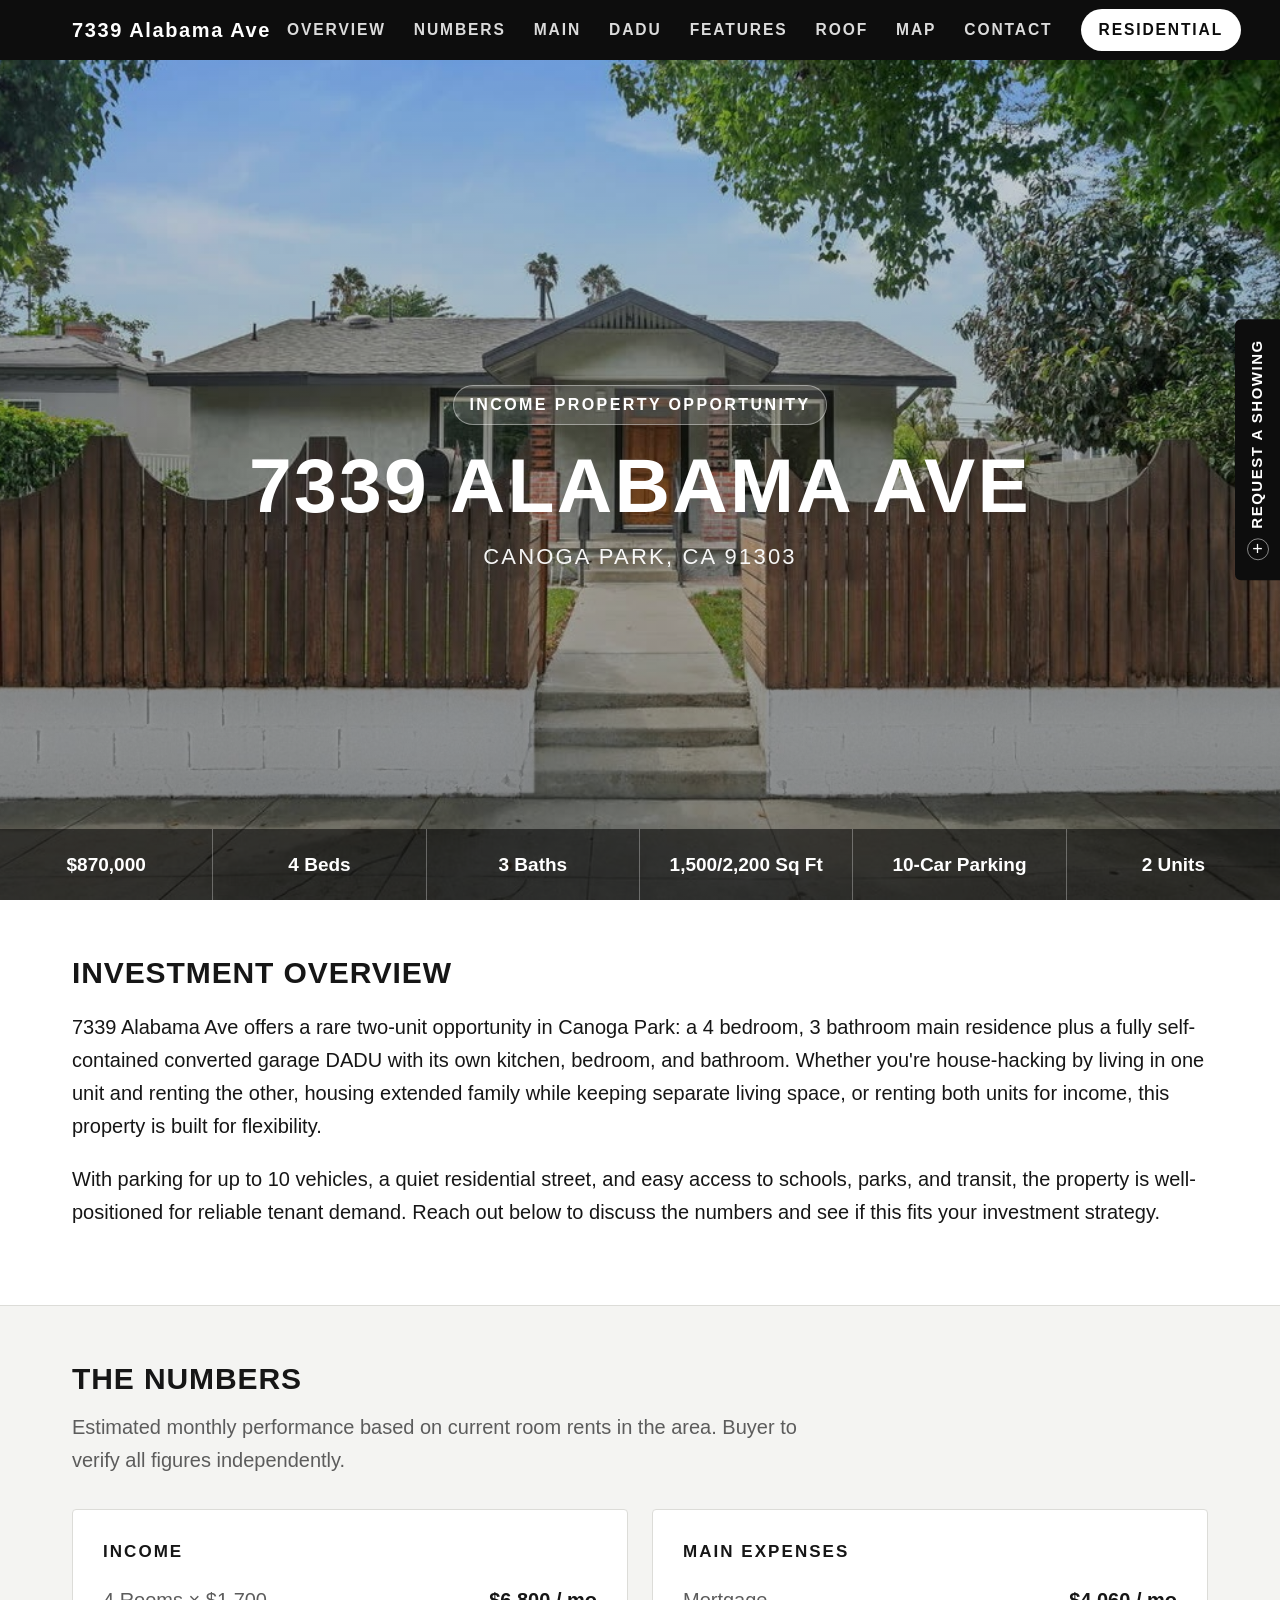
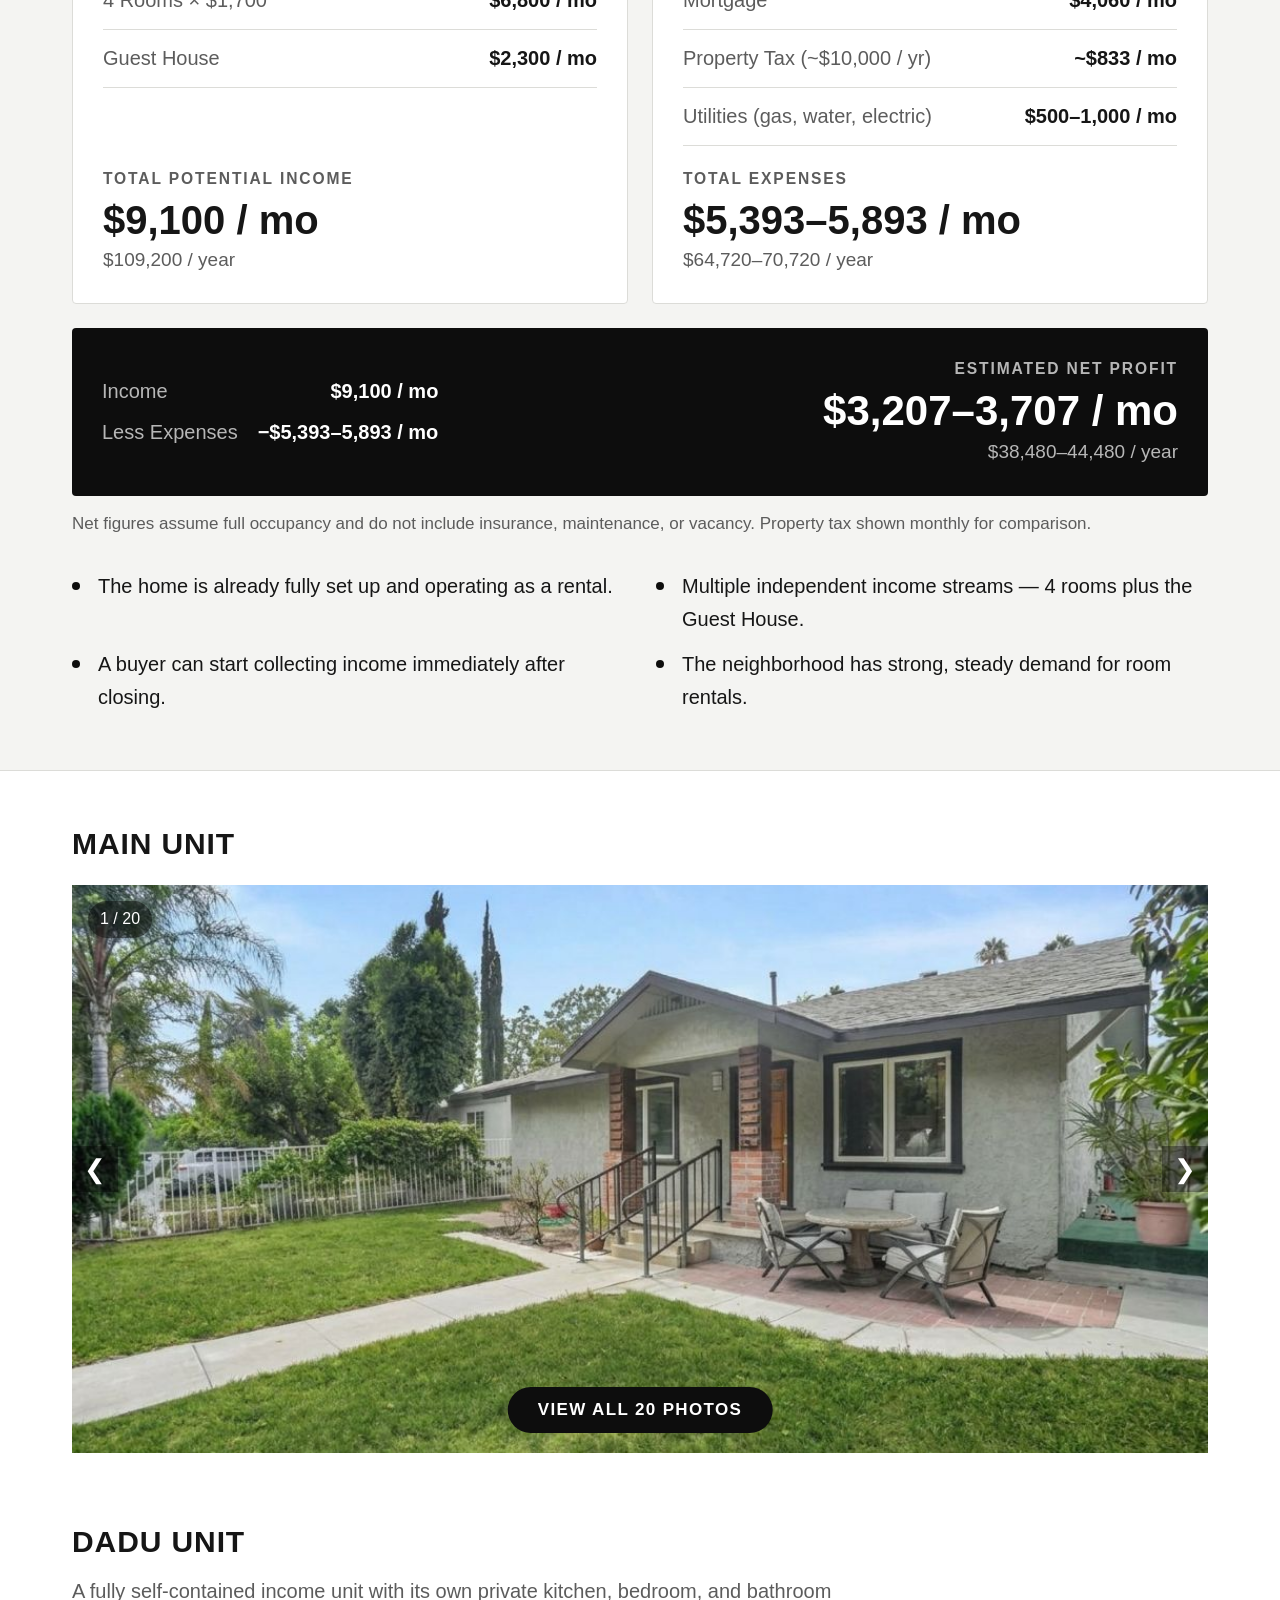
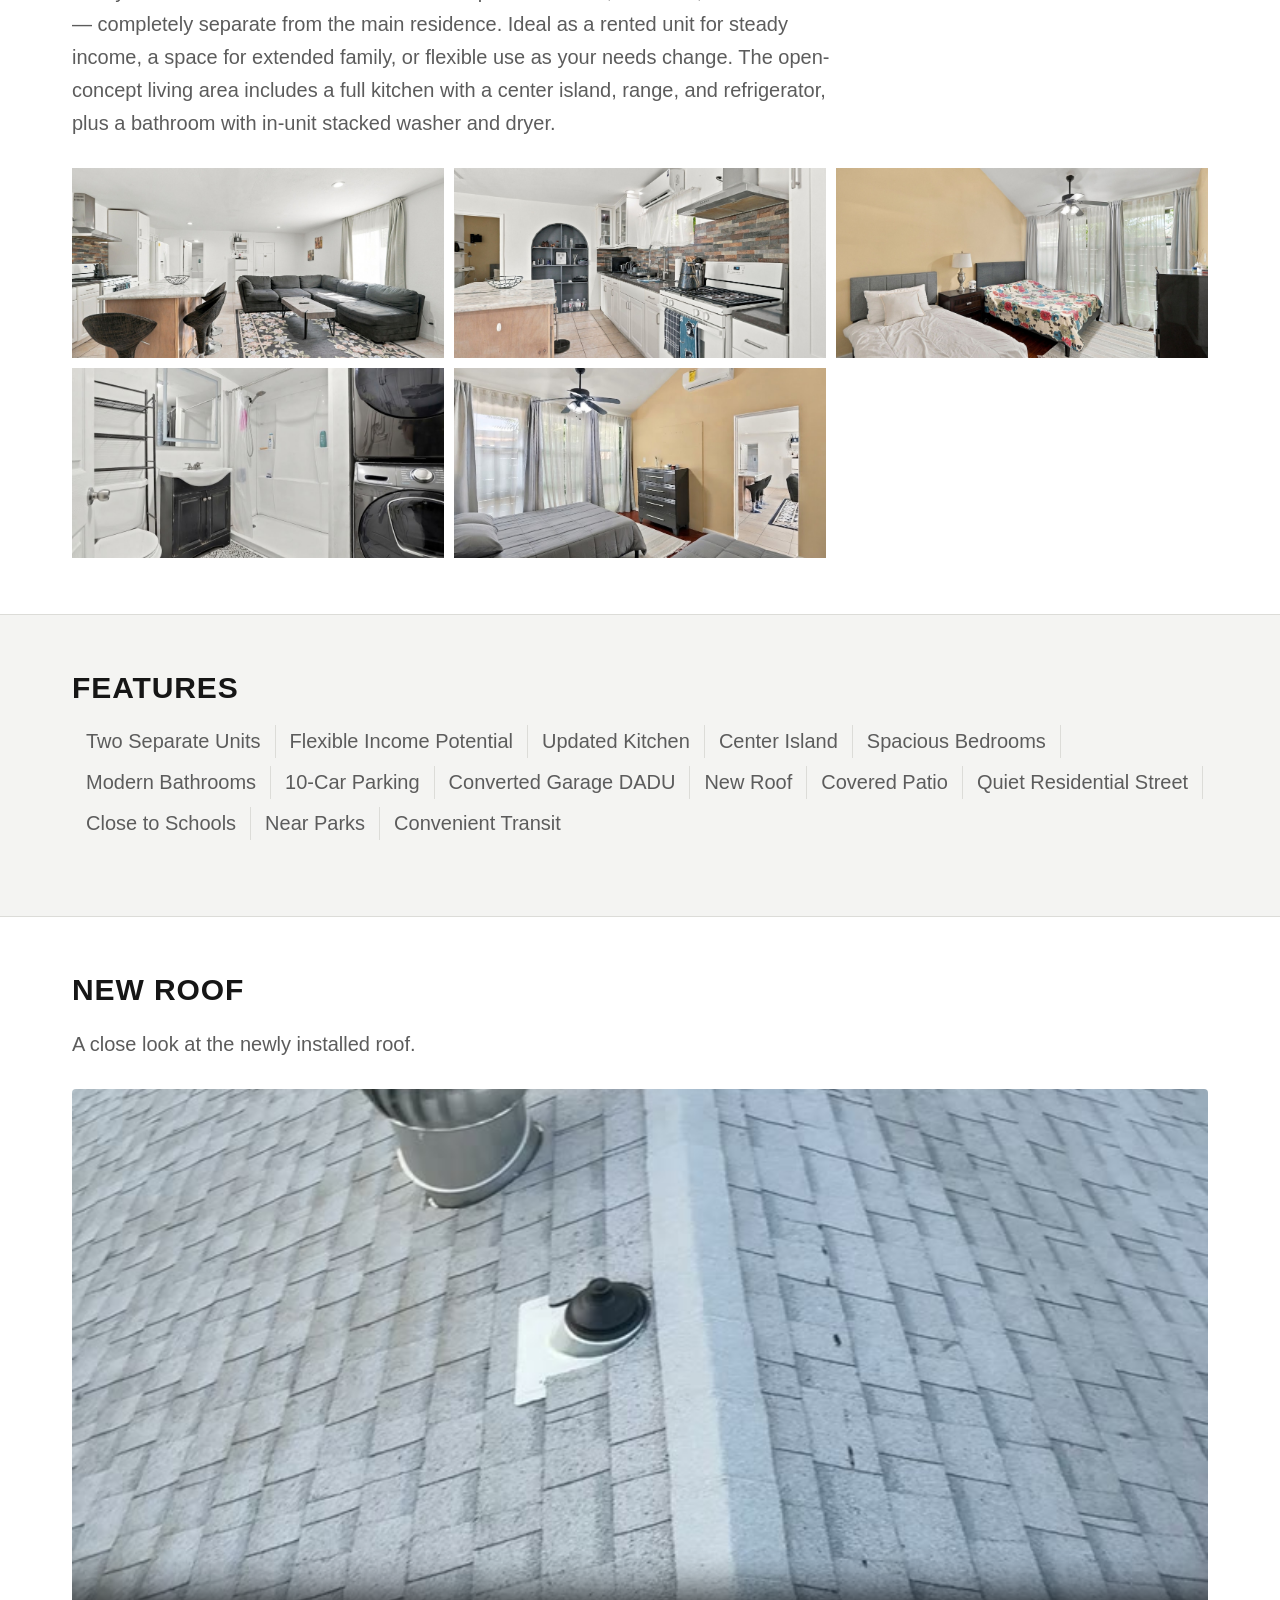
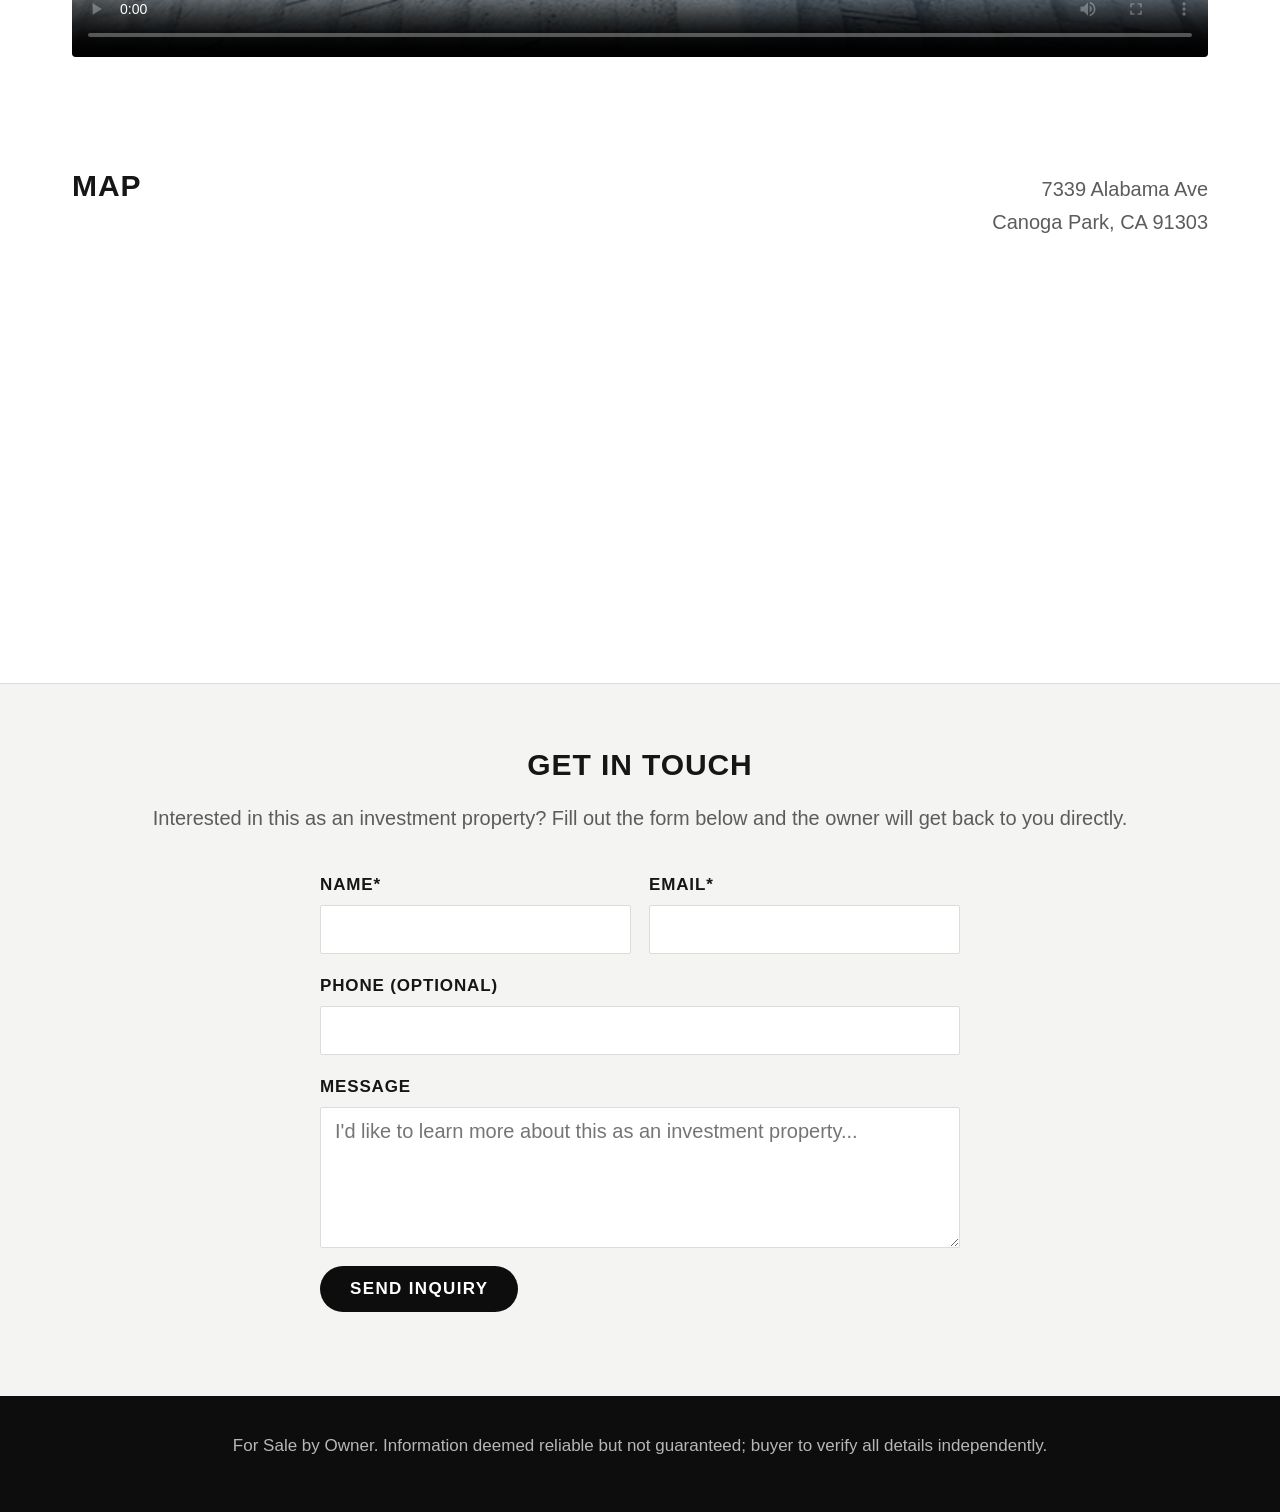
==== commit 8a8e29bf: "email service" ====
--- a/investment.html
+++ b/investment.html
@@ -189,7 +189,7 @@
   <div class="container">
     <h2>Get in Touch</h2>
     <p class="contact-intro">Interested in this as an investment property? Fill out the form below and the owner will get back to you directly.</p>
-    <form id="contact-form" action="https://formspree.io/f/YOUR_FORM_ID" method="POST">
+    <form id="contact-form" action="https://formspree.io/f/xwlllpyb" method="POST">
       <div class="form-grid">
         <div class="form-row">
           <label for="name">Name*</label>
